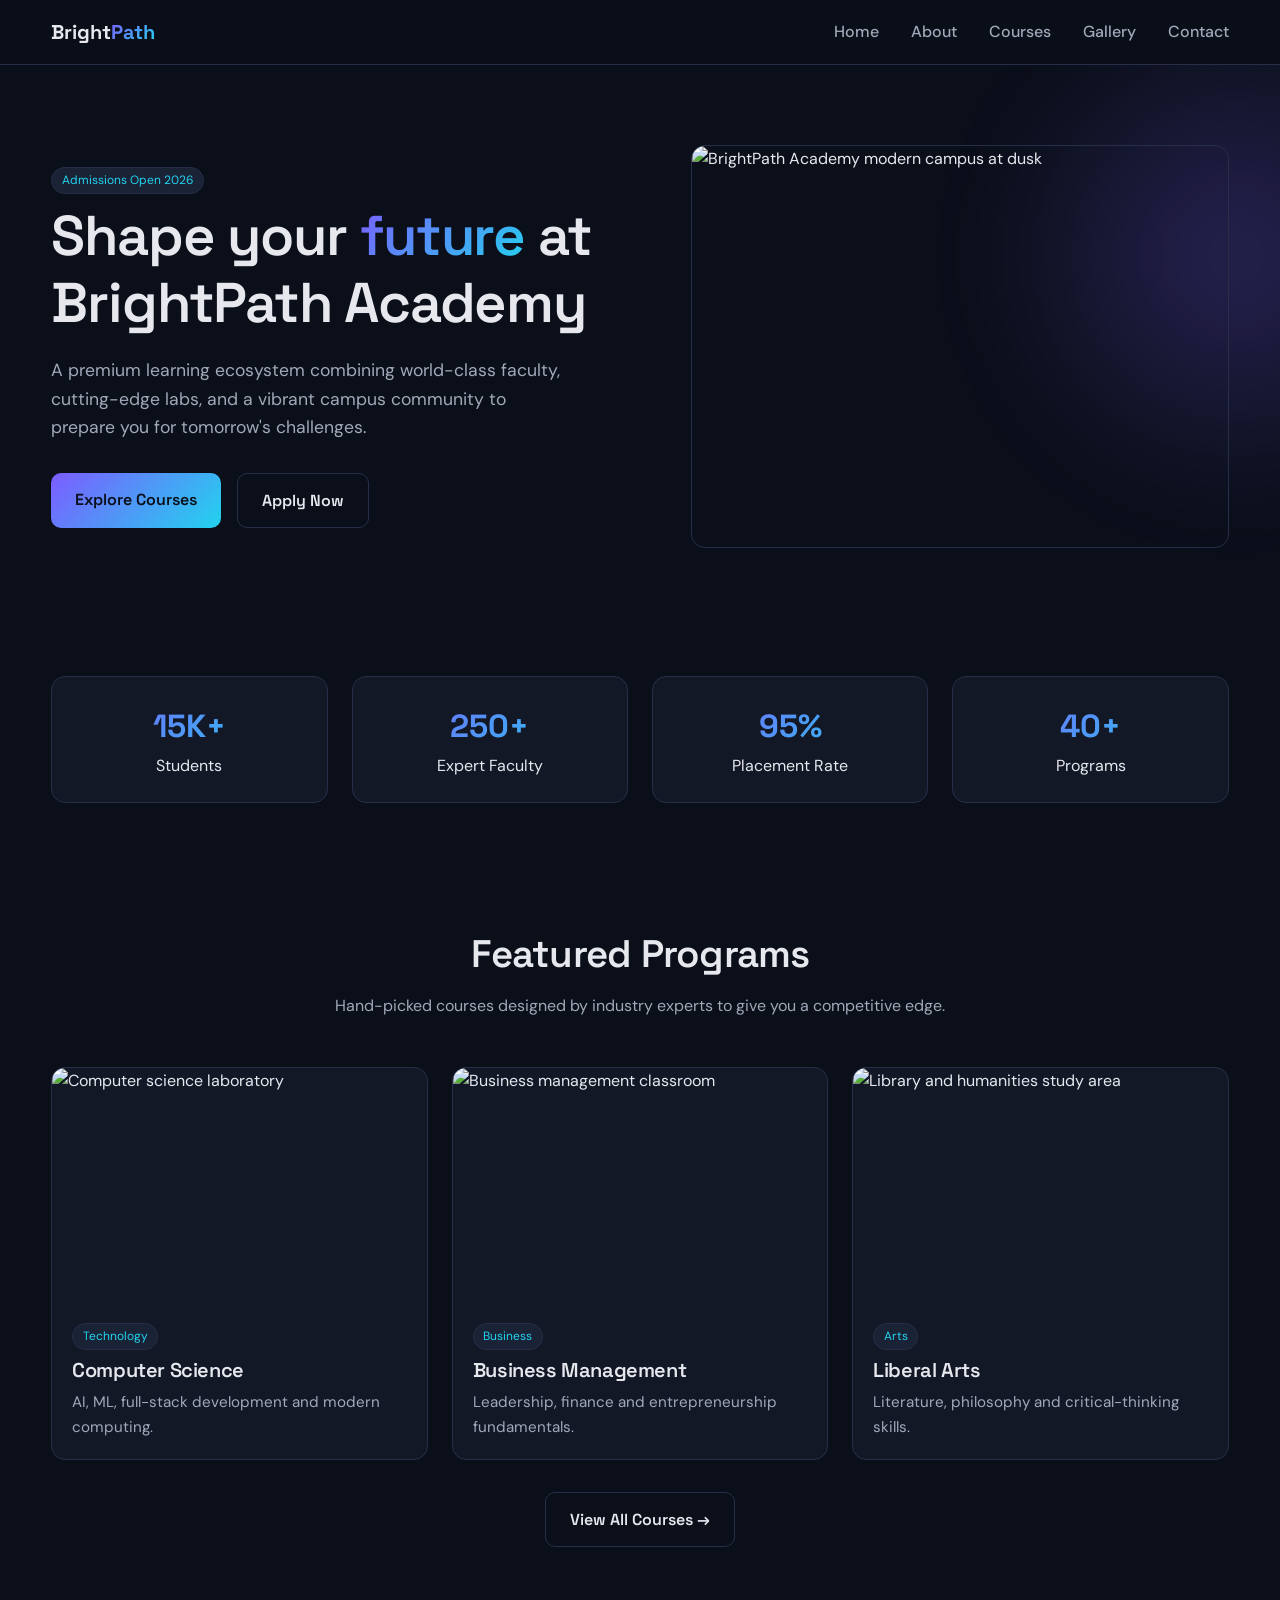
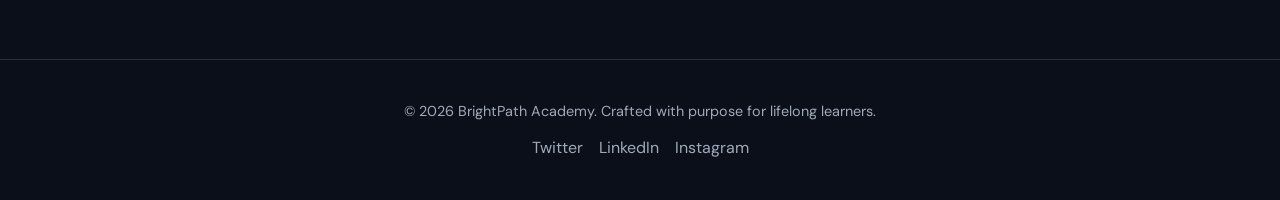
==== index.html @ 96d6c040 "Update image paths and navigation links in index.html" ====
<!DOCTYPE html>
<html lang="en">
<head>
<meta charset="UTF-8">
<meta name="viewport" content="width=device-width,initial-scale=1">
<title>BrightPath Academy — Premium Education for Future Leaders</title>
<meta name="description" content="BrightPath Academy offers world-class courses in science, technology, arts and humanities with expert faculty, modern campus and proven results.">
<meta name="keywords" content="BrightPath Academy, education, online courses, school, college, learning">
<link rel="canonical" href="https://brightpath-academy.netlify.app/">
<meta property="og:title" content="BrightPath Academy — Premium Education">
<meta property="og:description" content="World-class courses, expert faculty, modern campus.">
<meta property="og:image" content="assets/hero-campus.jpg">
<meta property="og:type" content="website">
<meta name="twitter:card" content="summary_large_image">
<link rel="icon" type="image/svg+xml" href="data:image/svg+xml,<svg xmlns='http://www.w3.org/2000/svg' viewBox='0 0 32 32'><text y='26' font-size='28'>🎓</text></svg>">
<link rel="stylesheet" href="styles.css">
<script type="application/ld+json">
{"@context":"https://schema.org","@type":"EducationalOrganization","name":"BrightPath Academy","url":"https://brightpath-academy.netlify.app/","logo":"assets/hero-campus.jpg","description":"Premium education institution offering diverse courses."}
</script>
</head>
<body>
<header class="nav"><div class="container nav-inner">
  <a href="index.html" class="logo">Bright<span>Path</span></a>
  <button class="menu-btn" aria-label="Menu">☰</button>
  <ul class="nav-links">
    <li><a href="index.html">Home</a></li>
    <li><a href="about.html">About</a></li>
    <li><a href="courses.html">Courses</a></li>
    <li><a href="gallery.html">Gallery</a></li>
    <li><a href="contact.html">Contact</a></li>
  </ul>
</div></header>
<main>
<section class="hero"><div class="container hero-grid">
  <div>
    <span class="tag">Admissions Open 2026</span>
    <h1>Shape your <span class="gradient-text">future</span> at BrightPath Academy</h1>
    <p>A premium learning ecosystem combining world-class faculty, cutting-edge labs, and a vibrant campus community to prepare you for tomorrow's challenges.</p>
    <div class="hero-actions">
      <a href="courses.html" class="btn btn-primary">Explore Courses</a>
      <a href="contact.html" class="btn btn-outline">Apply Now</a>
    </div>
  </div>
  <div class="hero-img"><img src="assets/hero-campus.jpg" alt="BrightPath Academy modern campus at dusk" loading="eager"></div>
</div></section>
<section><div class="container">
  <div class="stats">
    <div class="stat"><strong>15K+</strong>Students</div>
    <div class="stat"><strong>250+</strong>Expert Faculty</div>
    <div class="stat"><strong>95%</strong>Placement Rate</div>
    <div class="stat"><strong>40+</strong>Programs</div>
  </div>
</div></section>
<section><div class="container">
  <div class="section-head">
    <h2>Featured Programs</h2>
    <p>Hand-picked courses designed by industry experts to give you a competitive edge.</p>
  </div>
  <div class="cards">
    <article class="card"><img src="assets/lab.jpg" alt="Computer science laboratory"><div class="card-body"><span class="tag">Technology</span><h3>Computer Science</h3><p>AI, ML, full-stack development and modern computing.</p></div></article>
    <article class="card"><img src="assets/classroom.jpg" alt="Business management classroom"><div class="card-body"><span class="tag">Business</span><h3>Business Management</h3><p>Leadership, finance and entrepreneurship fundamentals.</p></div></article>
    <article class="card"><img src="assets/library.jpg" alt="Library and humanities study area"><div class="card-body"><span class="tag">Arts</span><h3>Liberal Arts</h3><p>Literature, philosophy and critical-thinking skills.</p></div></article>
  </div>
  <p style="text-align:center;margin-top:2rem"><a href="courses.html" class="btn btn-outline">View All Courses →</a></p>
</div></section>
</main>
<footer><div class="container">
  <p>© 2026 BrightPath Academy. Crafted with purpose for lifelong learners.</p>
  <div class="social"><a href="#">Twitter</a><a href="#">LinkedIn</a><a href="#">Instagram</a></div>
</div></footer>
<script src="script.js"></script>
</body>
</html>
---- styles.css ----
/* BrightPath Academy — Dark Premium */
@import url('https://fonts.googleapis.com/css2?family=Space+Grotesk:wght@400;500;600;700&family=DM+Sans:wght@400;500;600&display=swap');

*,*::before,*::after{box-sizing:border-box;margin:0;padding:0}
:root{
  --bg:#0b0f1a;--surface:#121826;--surface-2:#1a2236;--border:#262f47;
  --text:#e6e8ee;--muted:#a1a8b8;
  --primary:#7c5cff;--primary-2:#22d3ee;
  --accent:linear-gradient(135deg,#7c5cff 0%,#22d3ee 100%);
  --radius:14px;
}
html{scroll-behavior:smooth}
body{font-family:'DM Sans',system-ui,sans-serif;background:var(--bg);color:var(--text);line-height:1.6;min-height:100vh}
h1,h2,h3,h4{font-family:'Space Grotesk',sans-serif;font-weight:600;line-height:1.2;letter-spacing:-0.02em}
h1{font-size:clamp(2rem,5vw,3.5rem)}
h2{font-size:clamp(1.6rem,3.5vw,2.4rem);margin-bottom:1rem}
h3{font-size:1.25rem;margin-bottom:.5rem}
p{color:var(--muted)}
a{color:inherit;text-decoration:none}
img{max-width:100%;height:auto;display:block}
.container{width:min(1200px,92%);margin-inline:auto}
.gradient-text{background:var(--accent);-webkit-background-clip:text;background-clip:text;color:transparent}

/* Nav */
.nav{position:sticky;top:0;z-index:50;background:rgba(11,15,26,.85);backdrop-filter:blur(12px);border-bottom:1px solid var(--border)}
.nav-inner{display:flex;align-items:center;justify-content:space-between;padding:1rem 0}
.logo{font-family:'Space Grotesk',sans-serif;font-weight:700;font-size:1.25rem}
.logo span{background:var(--accent);-webkit-background-clip:text;background-clip:text;color:transparent}
.nav-links{display:flex;gap:2rem;list-style:none}
.nav-links a{color:var(--muted);font-weight:500;transition:color .2s}
.nav-links a:hover,.nav-links a.active{color:var(--text)}
.menu-btn{display:none;background:none;border:1px solid var(--border);color:var(--text);padding:.5rem .75rem;border-radius:8px;cursor:pointer;font-size:1.2rem}

/* Buttons */
.btn{display:inline-block;padding:.85rem 1.5rem;border-radius:10px;font-weight:600;font-family:'Space Grotesk',sans-serif;cursor:pointer;border:none;transition:transform .2s,box-shadow .2s}
.btn-primary{background:var(--accent);color:#0b0f1a}
.btn-primary:hover{transform:translateY(-2px);box-shadow:0 10px 30px rgba(124,92,255,.4)}
.btn-outline{background:transparent;border:1px solid var(--border);color:var(--text)}
.btn-outline:hover{border-color:var(--primary)}

/* Hero */
.hero{position:relative;padding:5rem 0 4rem;overflow:hidden}
.hero-grid{display:grid;grid-template-columns:1.1fr 1fr;gap:3rem;align-items:center}
.hero h1{margin-bottom:1.25rem}
.hero p{font-size:1.1rem;margin-bottom:2rem;max-width:520px}
.hero-actions{display:flex;gap:1rem;flex-wrap:wrap}
.hero-img{border-radius:var(--radius);overflow:hidden;border:1px solid var(--border);aspect-ratio:4/3}
.hero-img img{width:100%;height:100%;object-fit:cover}
.hero::before{content:"";position:absolute;inset:-20% -20% auto auto;width:600px;height:600px;background:radial-gradient(circle,rgba(124,92,255,.25),transparent 60%);filter:blur(40px);z-index:-1}

/* Sections */
section{padding:4rem 0}
.section-head{text-align:center;margin-bottom:3rem}
.section-head p{max-width:620px;margin-inline:auto;margin-top:.5rem}

/* Stats */
.stats{display:grid;grid-template-columns:repeat(4,1fr);gap:1.5rem}
.stat{background:var(--surface);border:1px solid var(--border);border-radius:var(--radius);padding:1.5rem;text-align:center}
.stat strong{font-family:'Space Grotesk',sans-serif;font-size:2rem;background:var(--accent);-webkit-background-clip:text;background-clip:text;color:transparent;display:block}

/* Cards */
.cards{display:grid;grid-template-columns:repeat(auto-fit,minmax(260px,1fr));gap:1.5rem}
.card{background:var(--surface);border:1px solid var(--border);border-radius:var(--radius);overflow:hidden;transition:transform .2s,border-color .2s}
.card:hover{transform:translateY(-4px);border-color:var(--primary)}
.card img{aspect-ratio:16/10;object-fit:cover;width:100%}
.card-body{padding:1.25rem}
.card-body p{margin-top:.4rem;font-size:.95rem}
.tag{display:inline-block;padding:.2rem .6rem;font-size:.75rem;background:var(--surface-2);border:1px solid var(--border);border-radius:999px;color:var(--primary-2);margin-bottom:.5rem}

/* Gallery */
.slider{position:relative;border-radius:var(--radius);overflow:hidden;border:1px solid var(--border);aspect-ratio:16/8;background:var(--surface)}
.slides{display:flex;height:100%;transition:transform .5s ease}
.slides img{width:100%;height:100%;object-fit:cover;flex-shrink:0}
.slider-btn{position:absolute;top:50%;transform:translateY(-50%);background:rgba(0,0,0,.5);color:#fff;border:none;width:44px;height:44px;border-radius:50%;cursor:pointer;font-size:1.2rem}
.slider-btn.prev{left:1rem}.slider-btn.next{right:1rem}
.grid-gallery{display:grid;grid-template-columns:repeat(auto-fit,minmax(220px,1fr));gap:1rem;margin-top:2rem}
.grid-gallery img{aspect-ratio:1;object-fit:cover;border-radius:10px;border:1px solid var(--border)}

/* FAQ */
.faq{max-width:760px;margin-inline:auto}
.faq details{background:var(--surface);border:1px solid var(--border);border-radius:10px;padding:1rem 1.25rem;margin-bottom:.75rem}
.faq summary{cursor:pointer;font-family:'Space Grotesk',sans-serif;font-weight:500;list-style:none;display:flex;justify-content:space-between;align-items:center}
.faq summary::after{content:"+";color:var(--primary-2);font-size:1.5rem}
.faq details[open] summary::after{content:"−"}
.faq p{margin-top:.75rem}

/* Form */
.form{max-width:620px;margin-inline:auto;background:var(--surface);border:1px solid var(--border);border-radius:var(--radius);padding:2rem}
.field{margin-bottom:1.1rem}
.field label{display:block;margin-bottom:.4rem;font-size:.9rem;color:var(--text);font-weight:500}
.field input,.field select,.field textarea{width:100%;padding:.75rem 1rem;background:var(--bg);border:1px solid var(--border);border-radius:8px;color:var(--text);font-family:inherit;font-size:1rem}
.field input:focus,.field select:focus,.field textarea:focus{outline:none;border-color:var(--primary)}
.field .err{color:#ff7a90;font-size:.8rem;margin-top:.3rem;min-height:1em;display:block}
.status{margin-top:1rem;padding:.85rem;border-radius:8px;display:none}
.status.ok{display:block;background:rgba(34,211,238,.1);border:1px solid var(--primary-2);color:var(--primary-2)}

/* Footer */
footer{border-top:1px solid var(--border);padding:2.5rem 0;margin-top:3rem;text-align:center}
footer p{font-size:.9rem}
footer .social{margin-top:.75rem;display:flex;gap:1rem;justify-content:center}
footer .social a{color:var(--muted)}

/* Mobile */
@media (max-width:820px){
  .nav-links{display:none;position:absolute;top:100%;left:0;right:0;background:var(--surface);flex-direction:column;padding:1rem;gap:.5rem;border-bottom:1px solid var(--border)}
  .nav-links.open{display:flex}
  .menu-btn{display:block}
  .hero{padding:3rem 0}
  .hero-grid{grid-template-columns:1fr;gap:2rem}
  .stats{grid-template-columns:repeat(2,1fr)}
  .slider{aspect-ratio:4/3}
}
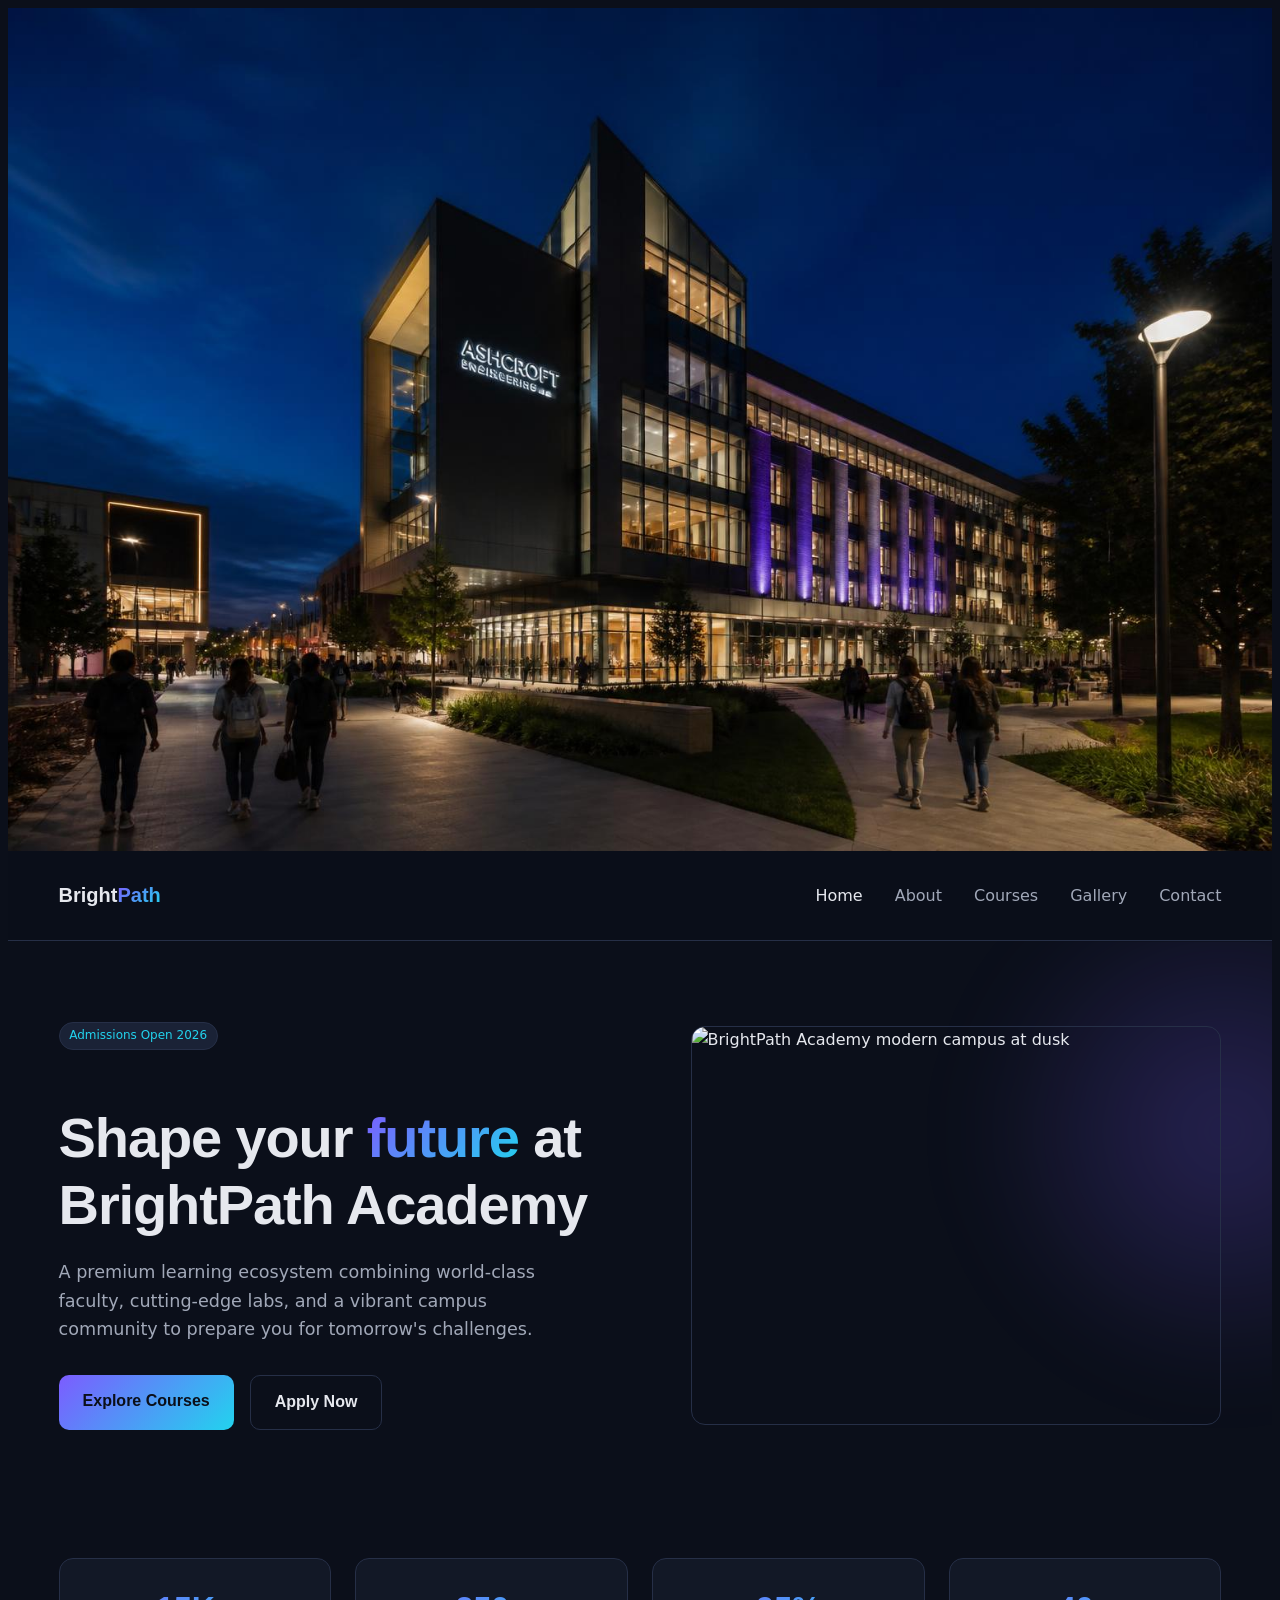
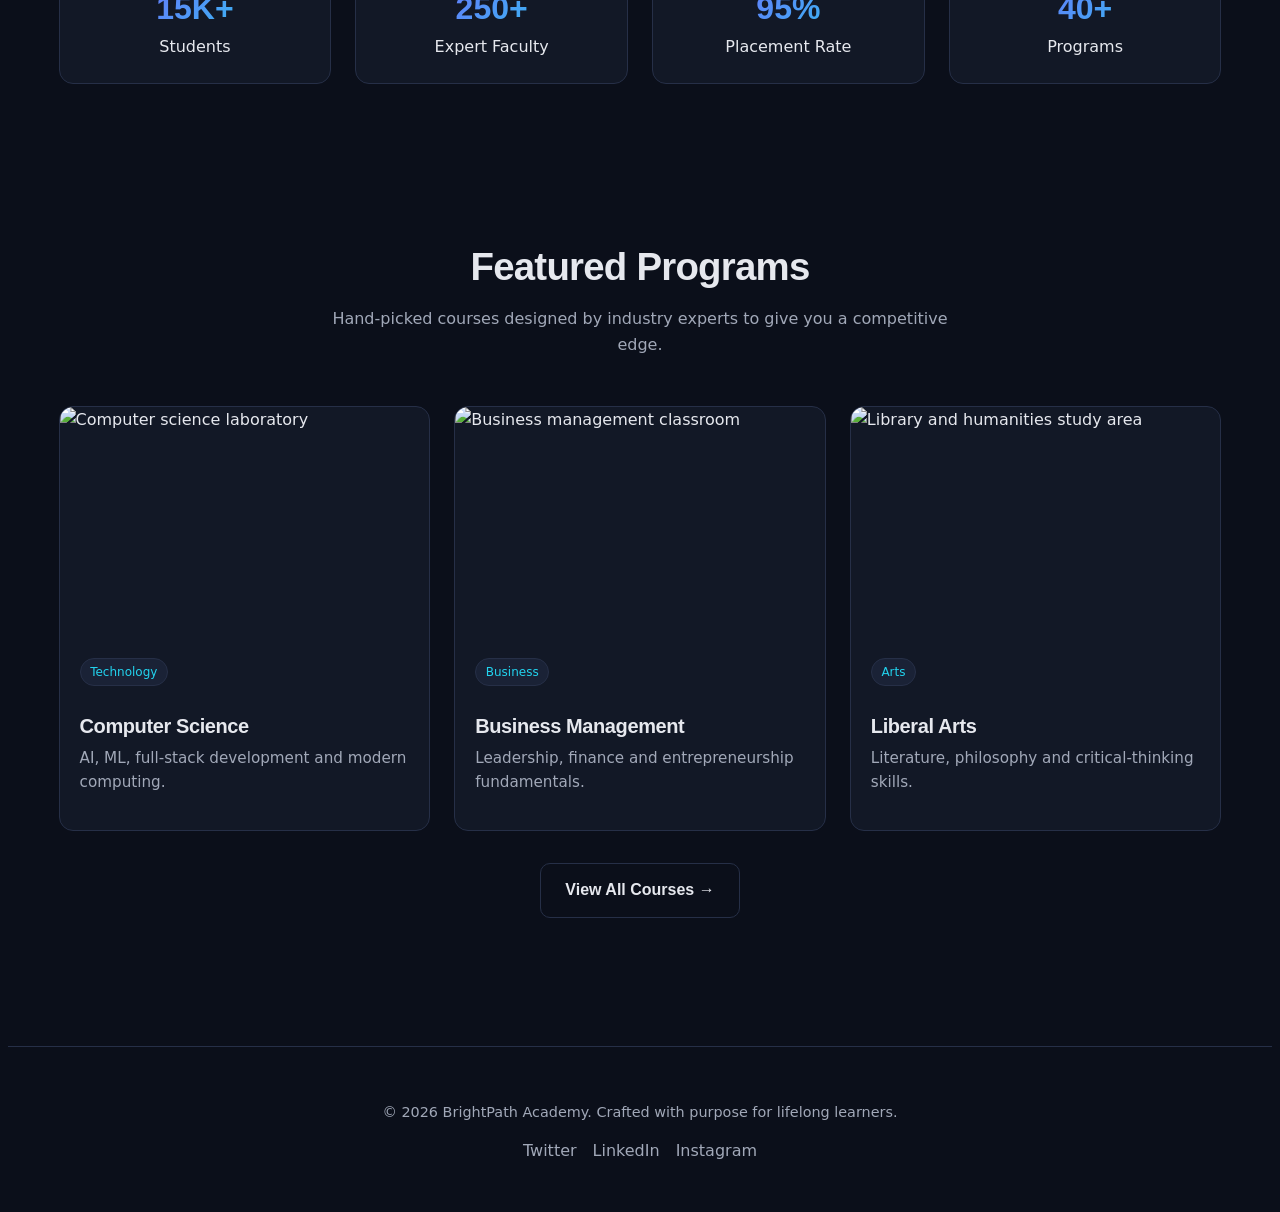
==== commit 45dad99e: "Add campus image to index.html Added an image of the school campus to the HTML." ====
--- a/index.html
+++ b/index.html
@@ -19,6 +19,8 @@
 </script>
 </head>
 <body>
+  <img src="images/hero-campus.jpg" alt="Our beautiful school campus">
+
 <header class="nav"><div class="container nav-inner">
   <a href="index.html" class="logo">Bright<span>Path</span></a>
   <button class="menu-btn" aria-label="Menu">☰</button>
--- a/styles.css
+++ b/styles.css
@@ -1,6 +1,5 @@
-/* BrightPath Academy — Dark Premium */
+* BrightPath Academy — Dark Premium */
 @import url('https://fonts.googleapis.com/css2?family=Space+Grotesk:wght@400;500;600;700&family=DM+Sans:wght@400;500;600&display=swap');
-
 *,*::before,*::after{box-sizing:border-box;margin:0;padding:0}
 :root{
   --bg:#0b0f1a;--surface:#121826;--surface-2:#1a2236;--border:#262f47;
@@ -20,7 +19,6 @@
 img{max-width:100%;height:auto;display:block}
 .container{width:min(1200px,92%);margin-inline:auto}
 .gradient-text{background:var(--accent);-webkit-background-clip:text;background-clip:text;color:transparent}
-
 /* Nav */
 .nav{position:sticky;top:0;z-index:50;background:rgba(11,15,26,.85);backdrop-filter:blur(12px);border-bottom:1px solid var(--border)}
 .nav-inner{display:flex;align-items:center;justify-content:space-between;padding:1rem 0}
@@ -30,14 +28,12 @@
 .nav-links a{color:var(--muted);font-weight:500;transition:color .2s}
 .nav-links a:hover,.nav-links a.active{color:var(--text)}
 .menu-btn{display:none;background:none;border:1px solid var(--border);color:var(--text);padding:.5rem .75rem;border-radius:8px;cursor:pointer;font-size:1.2rem}
-
 /* Buttons */
 .btn{display:inline-block;padding:.85rem 1.5rem;border-radius:10px;font-weight:600;font-family:'Space Grotesk',sans-serif;cursor:pointer;border:none;transition:transform .2s,box-shadow .2s}
 .btn-primary{background:var(--accent);color:#0b0f1a}
 .btn-primary:hover{transform:translateY(-2px);box-shadow:0 10px 30px rgba(124,92,255,.4)}
 .btn-outline{background:transparent;border:1px solid var(--border);color:var(--text)}
 .btn-outline:hover{border-color:var(--primary)}
-
 /* Hero */
 .hero{position:relative;padding:5rem 0 4rem;overflow:hidden}
 .hero-grid{display:grid;grid-template-columns:1.1fr 1fr;gap:3rem;align-items:center}
@@ -47,17 +43,14 @@
 .hero-img{border-radius:var(--radius);overflow:hidden;border:1px solid var(--border);aspect-ratio:4/3}
 .hero-img img{width:100%;height:100%;object-fit:cover}
 .hero::before{content:"";position:absolute;inset:-20% -20% auto auto;width:600px;height:600px;background:radial-gradient(circle,rgba(124,92,255,.25),transparent 60%);filter:blur(40px);z-index:-1}
-
 /* Sections */
 section{padding:4rem 0}
 .section-head{text-align:center;margin-bottom:3rem}
 .section-head p{max-width:620px;margin-inline:auto;margin-top:.5rem}
-
 /* Stats */
 .stats{display:grid;grid-template-columns:repeat(4,1fr);gap:1.5rem}
 .stat{background:var(--surface);border:1px solid var(--border);border-radius:var(--radius);padding:1.5rem;text-align:center}
 .stat strong{font-family:'Space Grotesk',sans-serif;font-size:2rem;background:var(--accent);-webkit-background-clip:text;background-clip:text;color:transparent;display:block}
-
 /* Cards */
 .cards{display:grid;grid-template-columns:repeat(auto-fit,minmax(260px,1fr));gap:1.5rem}
 .card{background:var(--surface);border:1px solid var(--border);border-radius:var(--radius);overflow:hidden;transition:transform .2s,border-color .2s}
@@ -66,7 +59,6 @@
 .card-body{padding:1.25rem}
 .card-body p{margin-top:.4rem;font-size:.95rem}
 .tag{display:inline-block;padding:.2rem .6rem;font-size:.75rem;background:var(--surface-2);border:1px solid var(--border);border-radius:999px;color:var(--primary-2);margin-bottom:.5rem}
-
 /* Gallery */
 .slider{position:relative;border-radius:var(--radius);overflow:hidden;border:1px solid var(--border);aspect-ratio:16/8;background:var(--surface)}
 .slides{display:flex;height:100%;transition:transform .5s ease}
@@ -75,7 +67,6 @@
 .slider-btn.prev{left:1rem}.slider-btn.next{right:1rem}
 .grid-gallery{display:grid;grid-template-columns:repeat(auto-fit,minmax(220px,1fr));gap:1rem;margin-top:2rem}
 .grid-gallery img{aspect-ratio:1;object-fit:cover;border-radius:10px;border:1px solid var(--border)}
-
 /* FAQ */
 .faq{max-width:760px;margin-inline:auto}
 .faq details{background:var(--surface);border:1px solid var(--border);border-radius:10px;padding:1rem 1.25rem;margin-bottom:.75rem}
@@ -83,7 +74,6 @@
 .faq summary::after{content:"+";color:var(--primary-2);font-size:1.5rem}
 .faq details[open] summary::after{content:"−"}
 .faq p{margin-top:.75rem}
-
 /* Form */
 .form{max-width:620px;margin-inline:auto;background:var(--surface);border:1px solid var(--border);border-radius:var(--radius);padding:2rem}
 .field{margin-bottom:1.1rem}
@@ -93,13 +83,11 @@
 .field .err{color:#ff7a90;font-size:.8rem;margin-top:.3rem;min-height:1em;display:block}
 .status{margin-top:1rem;padding:.85rem;border-radius:8px;display:none}
 .status.ok{display:block;background:rgba(34,211,238,.1);border:1px solid var(--primary-2);color:var(--primary-2)}
-
 /* Footer */
 footer{border-top:1px solid var(--border);padding:2.5rem 0;margin-top:3rem;text-align:center}
 footer p{font-size:.9rem}
 footer .social{margin-top:.75rem;display:flex;gap:1rem;justify-content:center}
 footer .social a{color:var(--muted)}
-
 /* Mobile */
 @media (max-width:820px){
   .nav-links{display:none;position:absolute;top:100%;left:0;right:0;background:var(--surface);flex-direction:column;padding:1rem;gap:.5rem;border-bottom:1px solid var(--border)}
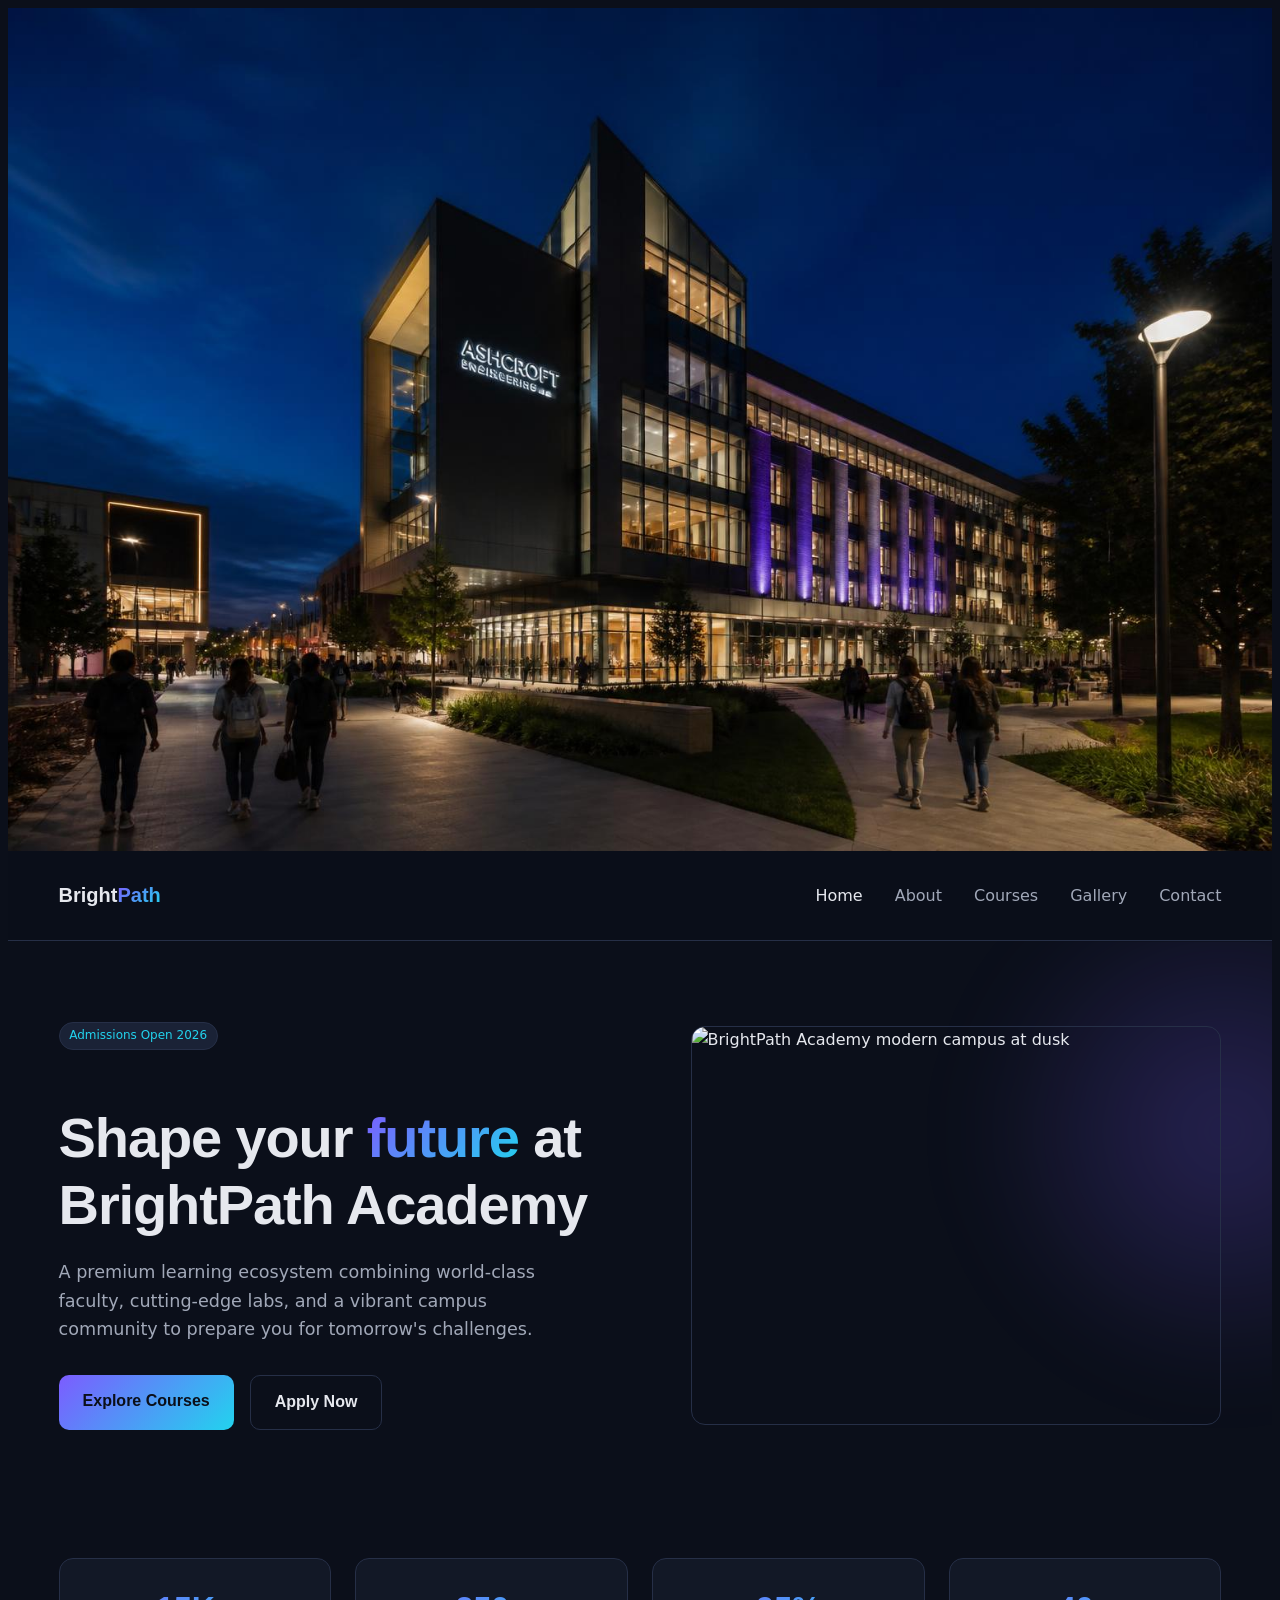
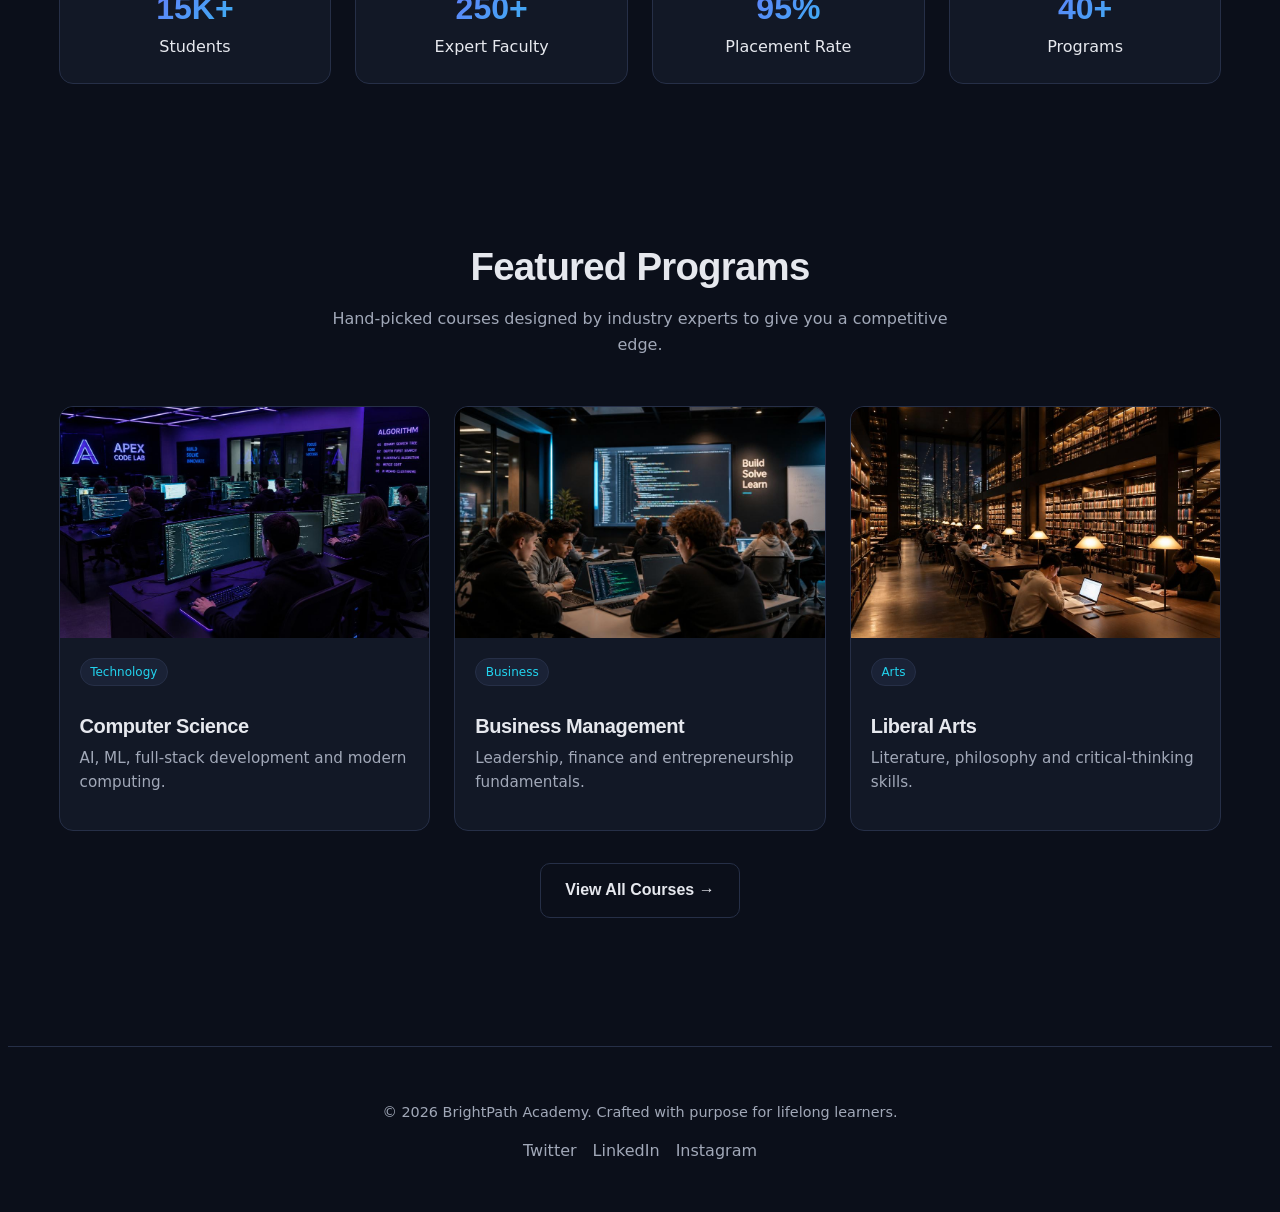
==== commit d441241f: "Update image paths in index.html" ====
--- a/index.html
+++ b/index.html
@@ -9,7 +9,7 @@
 <link rel="canonical" href="https://brightpath-academy.netlify.app/">
 <meta property="og:title" content="BrightPath Academy — Premium Education">
 <meta property="og:description" content="World-class courses, expert faculty, modern campus.">
-<meta property="og:image" content="assets/hero-campus.jpg">
+<meta property="og:image" content="images/hero-campus.jpg">
 <meta property="og:type" content="website">
 <meta name="twitter:card" content="summary_large_image">
 <link rel="icon" type="image/svg+xml" href="data:image/svg+xml,<svg xmlns='http://www.w3.org/2000/svg' viewBox='0 0 32 32'><text y='26' font-size='28'>🎓</text></svg>">
@@ -59,9 +59,9 @@
     <p>Hand-picked courses designed by industry experts to give you a competitive edge.</p>
   </div>
   <div class="cards">
-    <article class="card"><img src="assets/lab.jpg" alt="Computer science laboratory"><div class="card-body"><span class="tag">Technology</span><h3>Computer Science</h3><p>AI, ML, full-stack development and modern computing.</p></div></article>
-    <article class="card"><img src="assets/classroom.jpg" alt="Business management classroom"><div class="card-body"><span class="tag">Business</span><h3>Business Management</h3><p>Leadership, finance and entrepreneurship fundamentals.</p></div></article>
-    <article class="card"><img src="assets/library.jpg" alt="Library and humanities study area"><div class="card-body"><span class="tag">Arts</span><h3>Liberal Arts</h3><p>Literature, philosophy and critical-thinking skills.</p></div></article>
+    <article class="card"><img src="images/lab.jpg" alt="Computer science laboratory"><div class="card-body"><span class="tag">Technology</span><h3>Computer Science</h3><p>AI, ML, full-stack development and modern computing.</p></div></article>
+    <article class="card"><img src="images/classroom.jpg" alt="Business management classroom"><div class="card-body"><span class="tag">Business</span><h3>Business Management</h3><p>Leadership, finance and entrepreneurship fundamentals.</p></div></article>
+    <article class="card"><img src="images/library.jpg" alt="Library and humanities study area"><div class="card-body"><span class="tag">Arts</span><h3>Liberal Arts</h3><p>Literature, philosophy and critical-thinking skills.</p></div></article>
   </div>
   <p style="text-align:center;margin-top:2rem"><a href="courses.html" class="btn btn-outline">View All Courses →</a></p>
 </div></section>
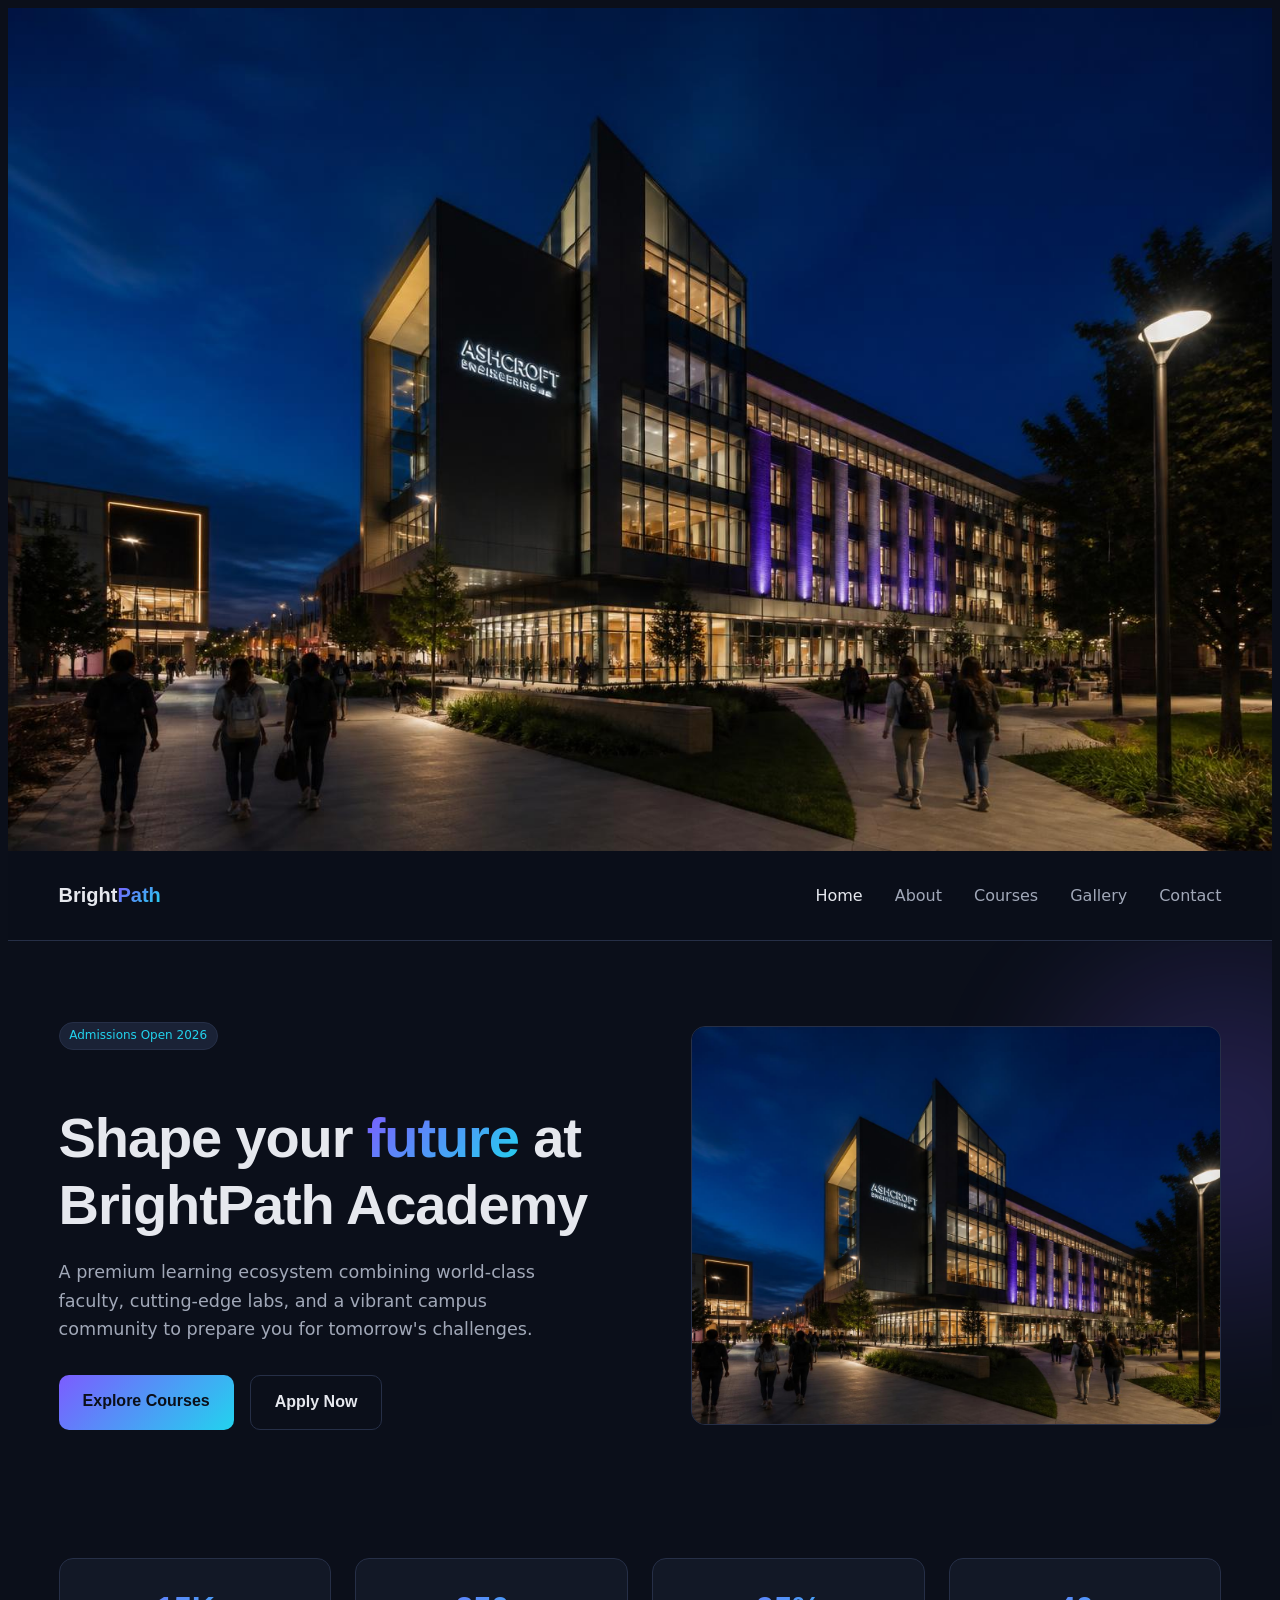
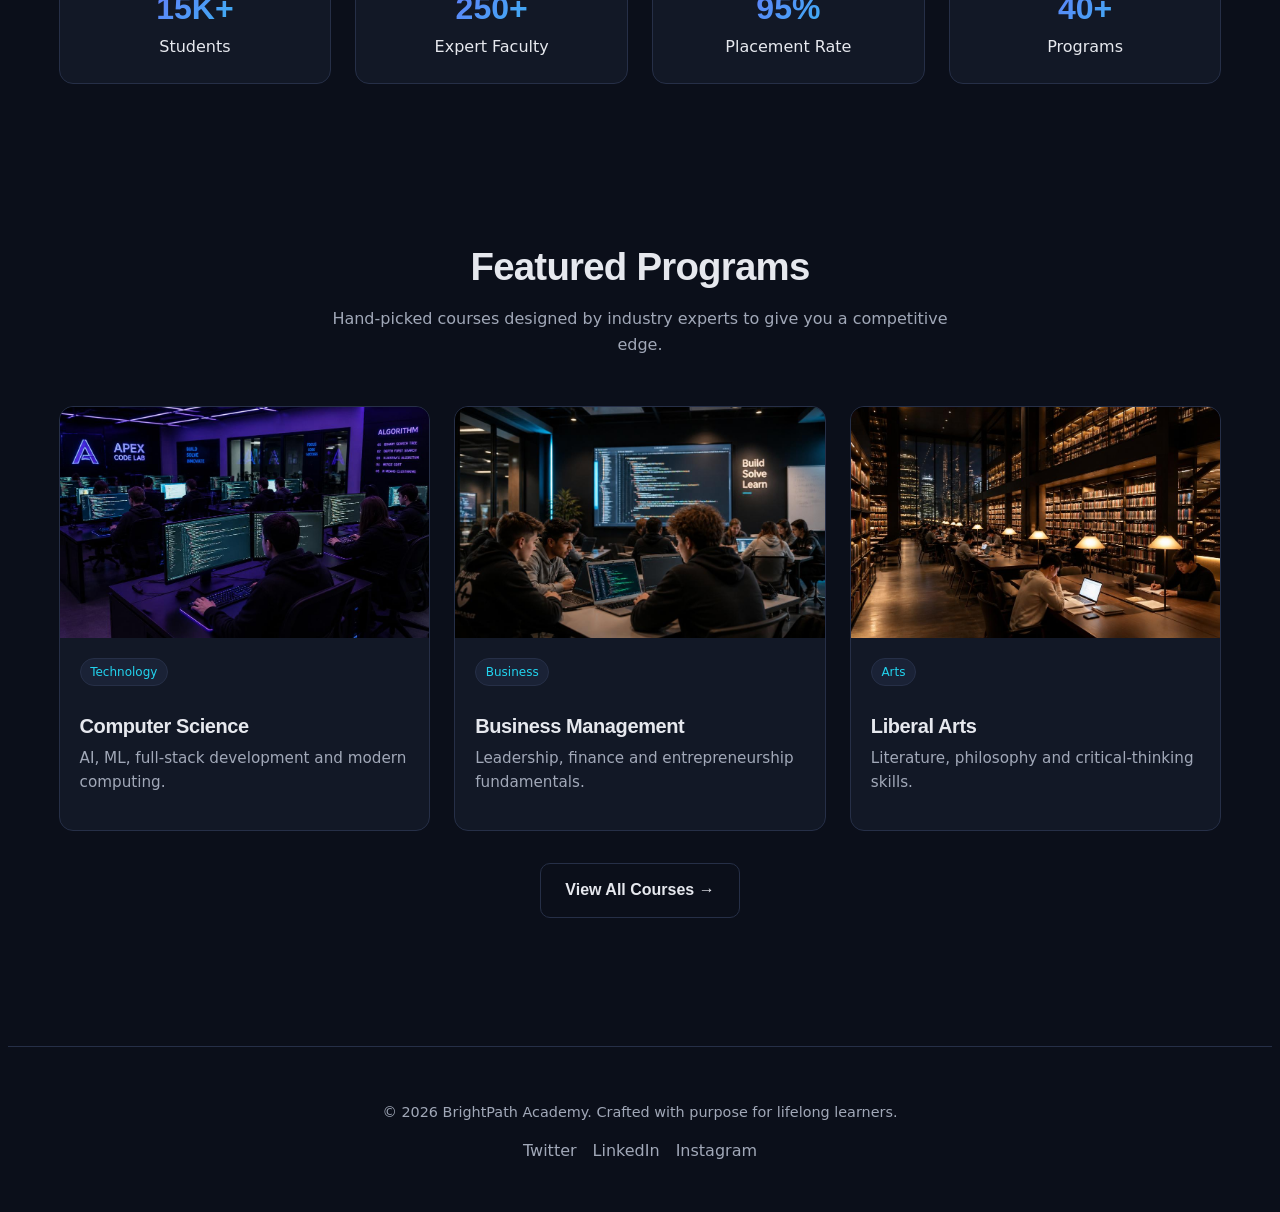
==== commit 340a25d1: "Update image source path in index.html" ====
--- a/index.html
+++ b/index.html
@@ -43,7 +43,7 @@
       <a href="contact.html" class="btn btn-outline">Apply Now</a>
     </div>
   </div>
-  <div class="hero-img"><img src="assets/hero-campus.jpg" alt="BrightPath Academy modern campus at dusk" loading="eager"></div>
+  <div class="hero-img"><img src="images/hero-campus.jpg" alt="BrightPath Academy modern campus at dusk" loading="eager"></div>
 </div></section>
 <section><div class="container">
   <div class="stats">
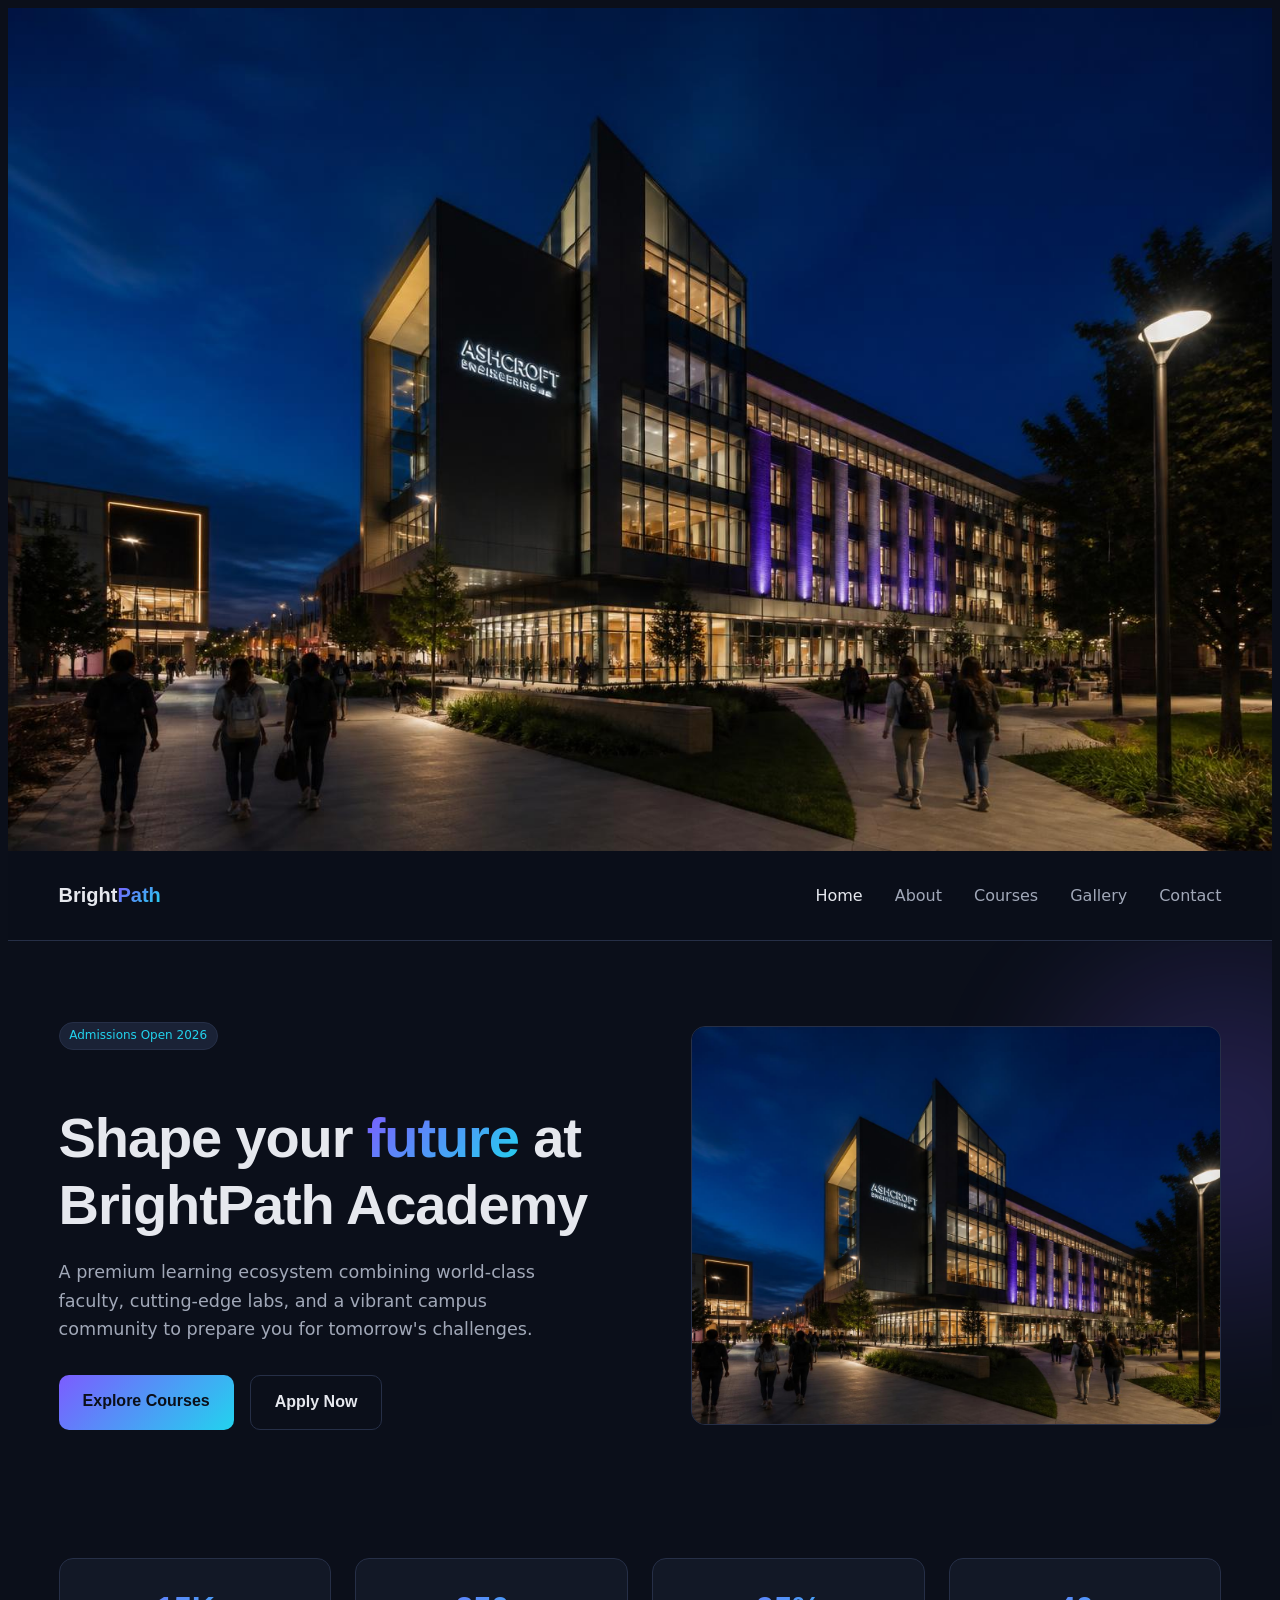
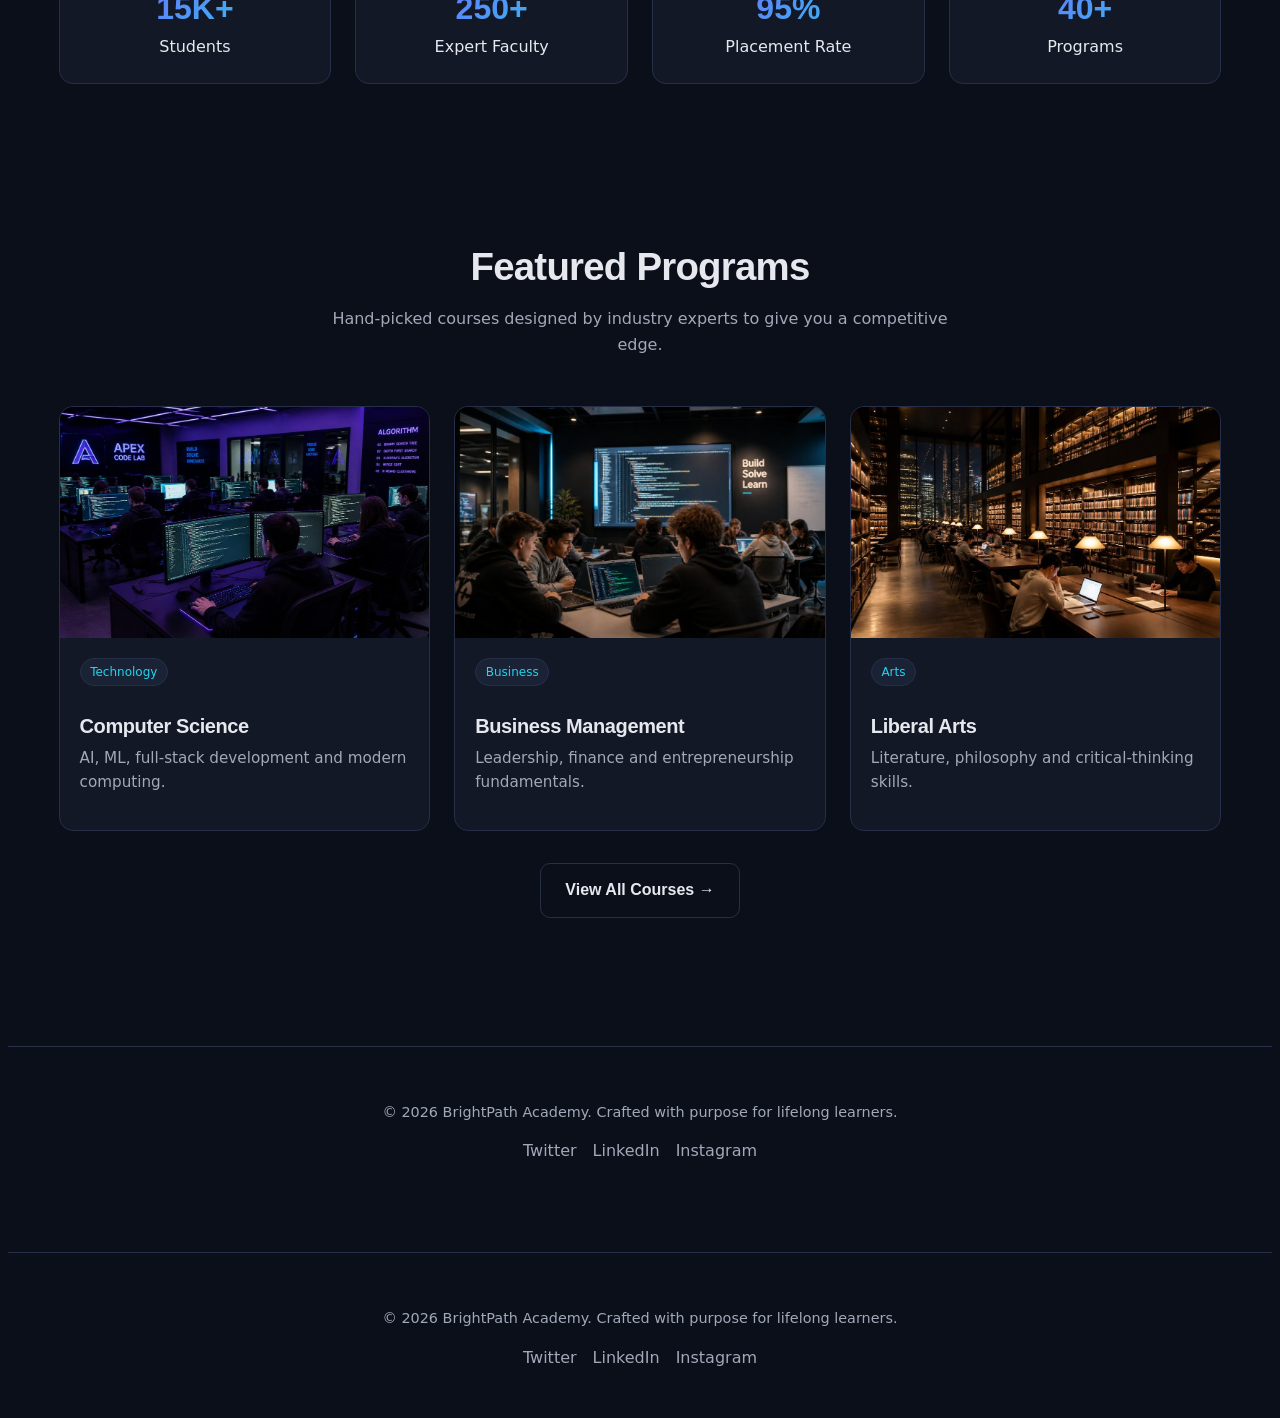
==== commit bd852acb: "Add footer and Tawk.to live chat integration Added footer with social links and Tawk.to script." ====
--- a/index.html
+++ b/index.html
@@ -72,4 +72,33 @@
 </div></footer>
 <script src="script.js"></script>
 </body>
+  <footer>
+  <div class="container">
+    <p>© 2026 BrightPath Academy. Crafted with purpose for lifelong learners.</p>
+    <div class="social">
+      <a href="#">Twitter</a>
+      <a href="#">LinkedIn</a>
+      <a href="#">Instagram</a>
+    </div>
+  </div>
+</footer>
+
+<script src="script.js"></script>
+
+<!-- Start of Tawk.to Script -->
+<script type="text/javascript">
+var Tawk_API = Tawk_API || {}, Tawk_LoadStart = new Date();
+(function() {
+    var s1 = document.createElement("script"),
+        s0 = document.getElementsByTagName("script")[0];
+    s1.async = true;
+    s1.src = "https://embed.tawk.to/6a453340b539ed1d4853c504/1jsf50e03";
+    s1.charset = "UTF-8";
+    s1.setAttribute("crossorigin", "*");
+    s0.parentNode.insertBefore(s1, s0);
+})();
+</script>
+<!-- End of Tawk.to Script -->
+
+</body>
 </html>
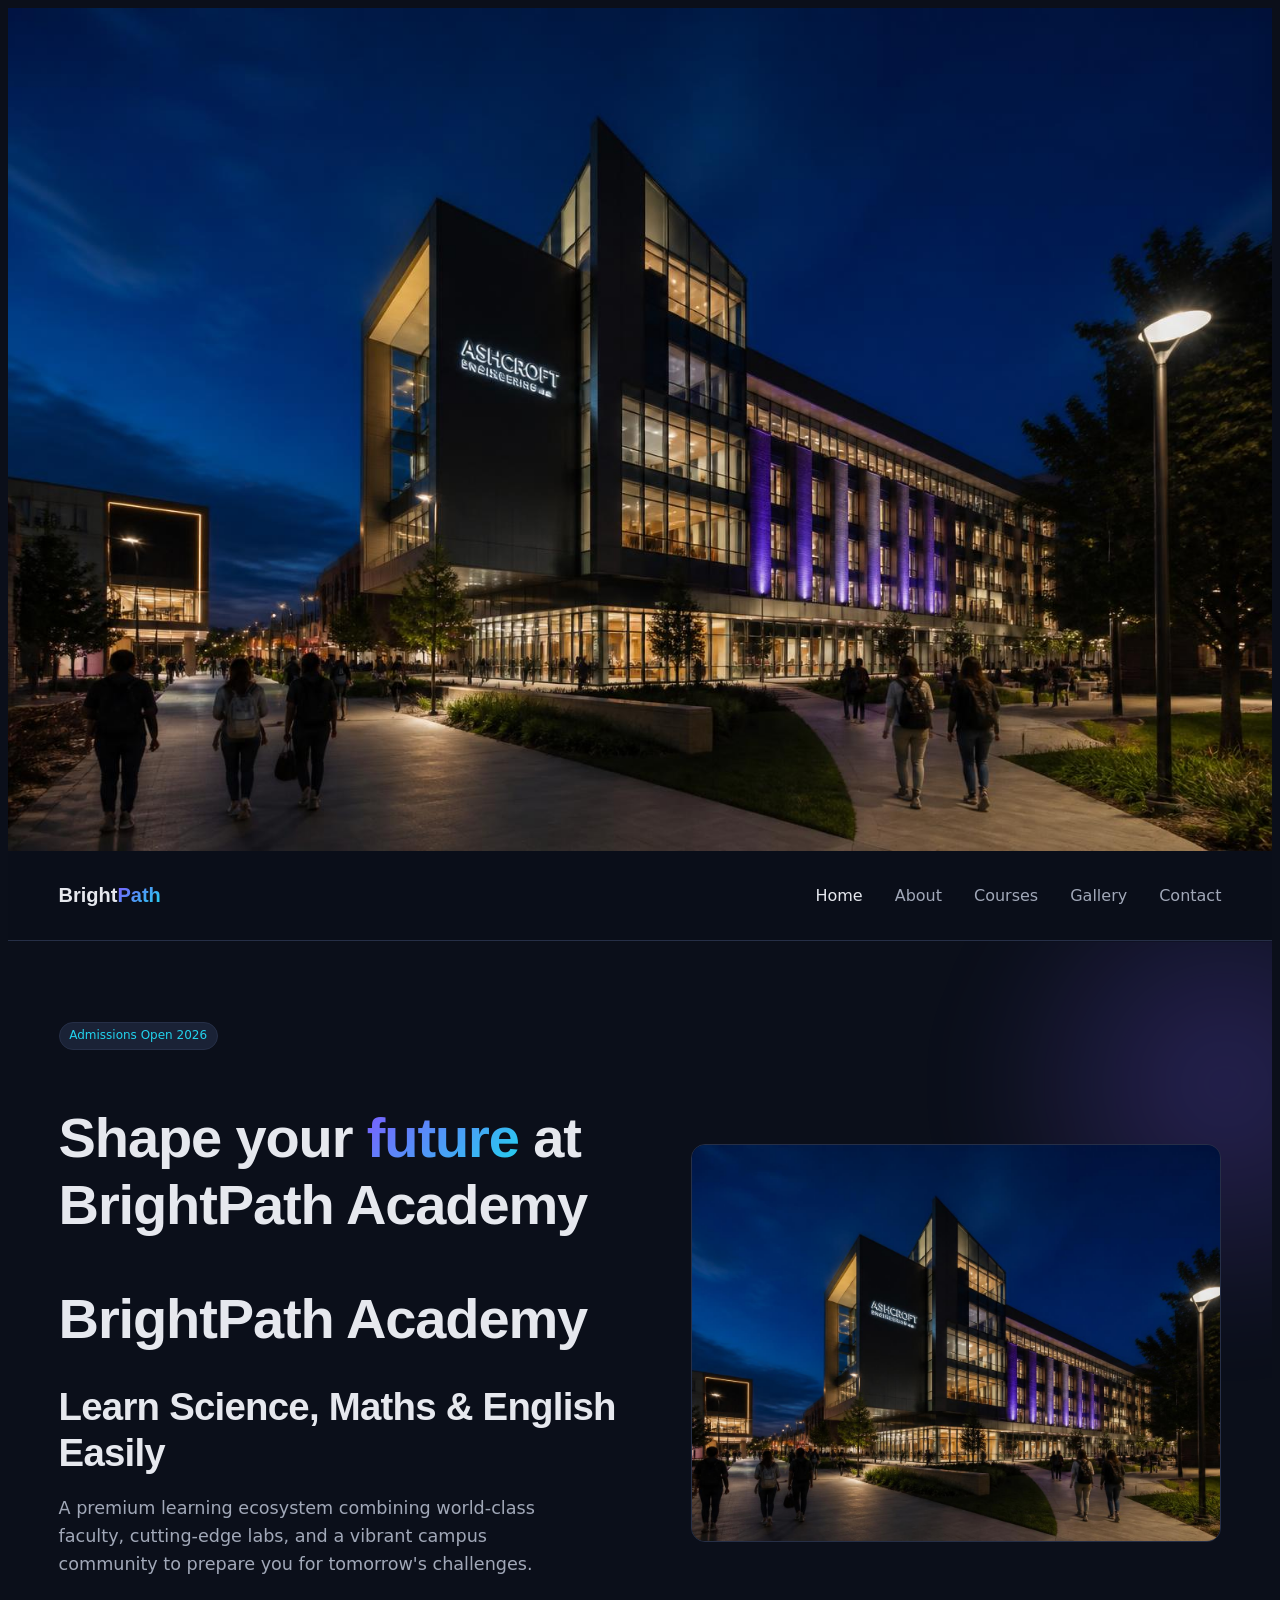
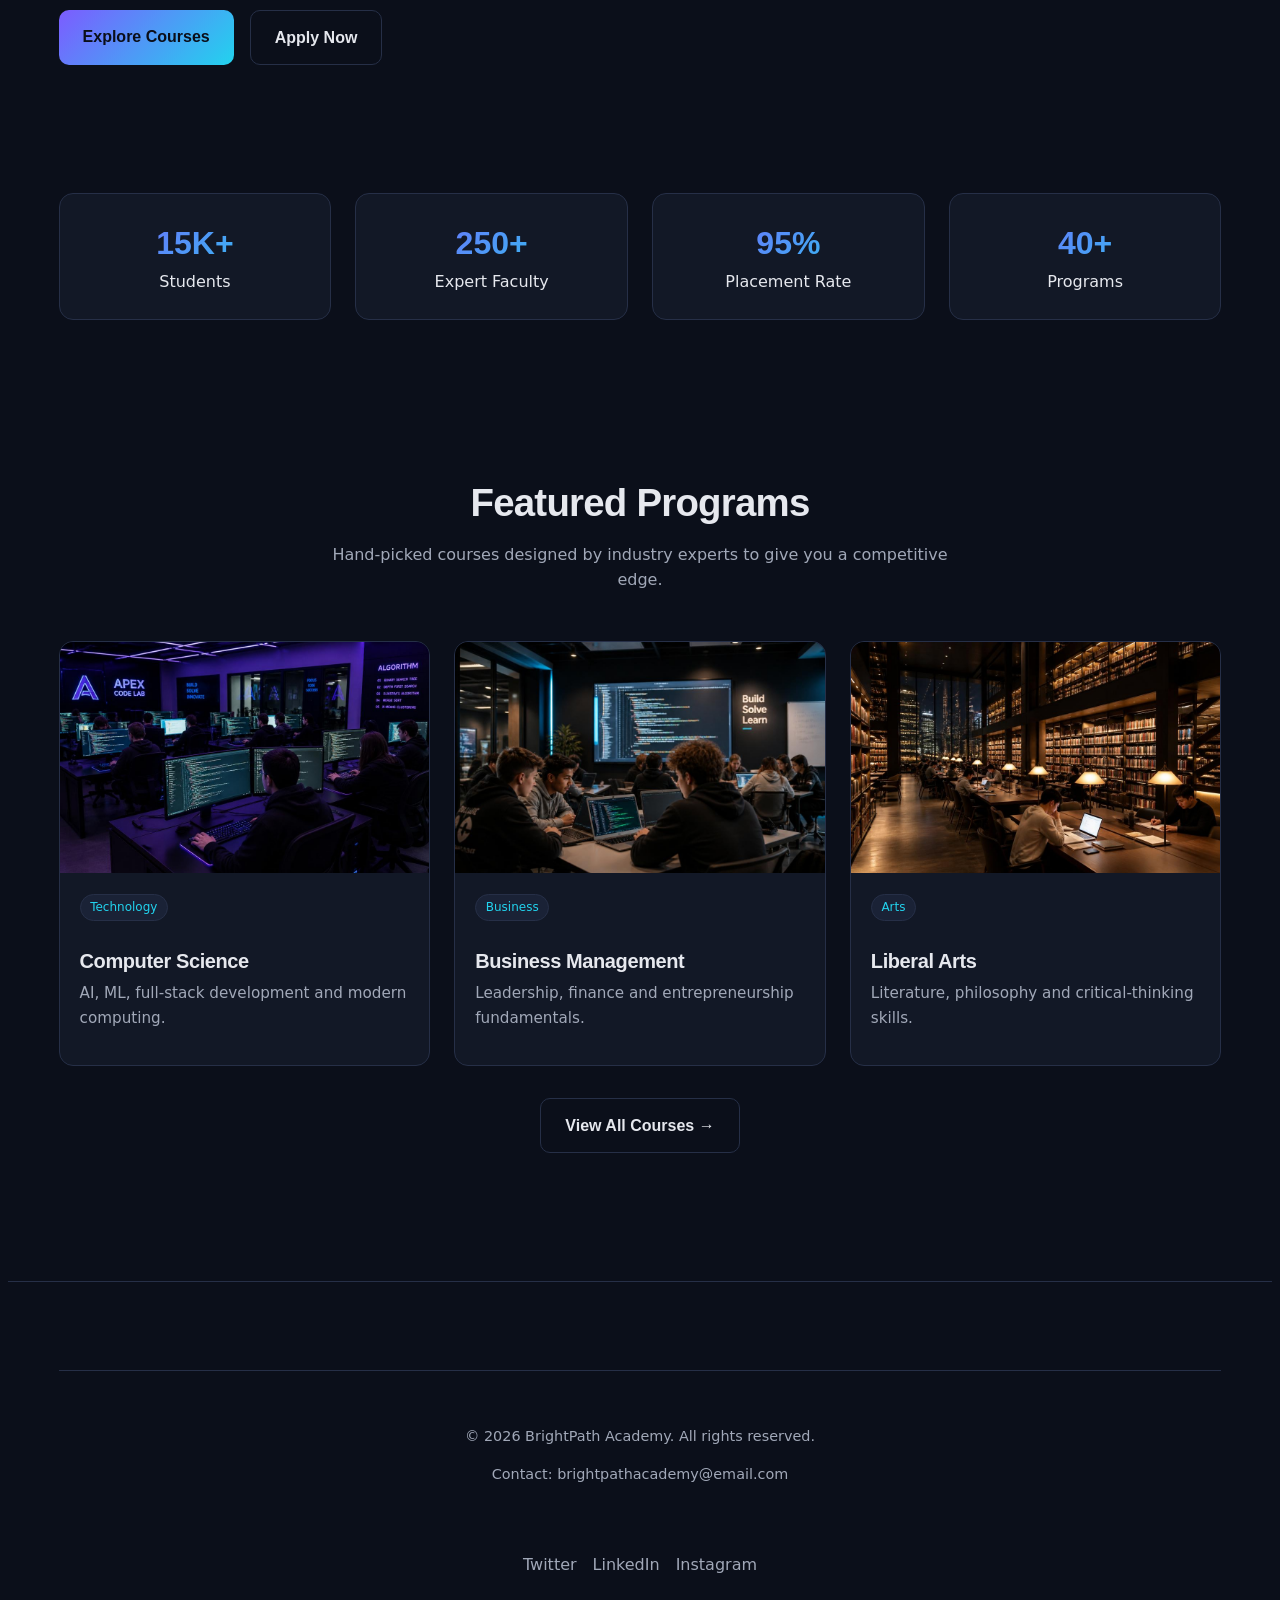
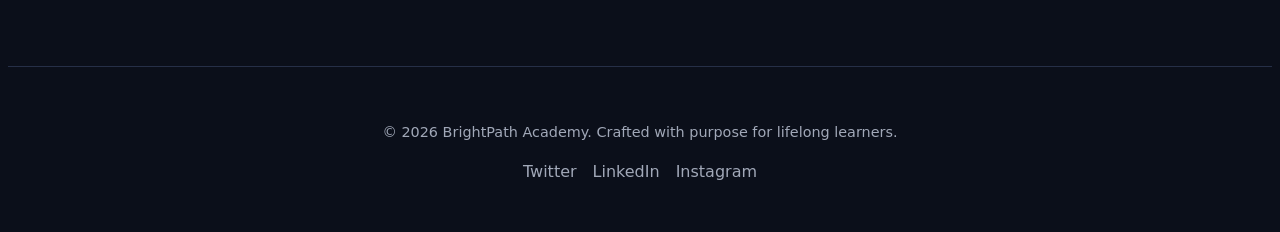
==== commit 400df248: "Enhance SEO and update footer in index.html Updated the title and meta descriptions for better SEO. " ====
--- a/index.html
+++ b/index.html
@@ -3,7 +3,8 @@
 <head>
 <meta charset="UTF-8">
 <meta name="viewport" content="width=device-width,initial-scale=1">
-<title>BrightPath Academy — Premium Education for Future Leaders</title>
+<title>BrightPath Academy | Online Learning for School Students</title>
+<meta name="description" content="BrightPath Academy offers quality online courses in Science, Maths, and English for school students. Learn with simple explanations, notes, and practice tests.">  
 <meta name="description" content="BrightPath Academy offers world-class courses in science, technology, arts and humanities with expert faculty, modern campus and proven results.">
 <meta name="keywords" content="BrightPath Academy, education, online courses, school, college, learning">
 <link rel="canonical" href="https://brightpath-academy.netlify.app/">
@@ -12,6 +13,10 @@
 <meta property="og:image" content="images/hero-campus.jpg">
 <meta property="og:type" content="website">
 <meta name="twitter:card" content="summary_large_image">
+<meta property="og:title" content="BrightPath Academy">
+<meta property="og:description" content="Learn Science, Maths & English online easily">
+<meta property="og:type" content="website">
+<meta property="og:url" content="https://brightpathacademi.netlify.app">  
 <link rel="icon" type="image/svg+xml" href="data:image/svg+xml,<svg xmlns='http://www.w3.org/2000/svg' viewBox='0 0 32 32'><text y='26' font-size='28'>🎓</text></svg>">
 <link rel="stylesheet" href="styles.css">
 <script type="application/ld+json">
@@ -37,6 +42,8 @@
   <div>
     <span class="tag">Admissions Open 2026</span>
     <h1>Shape your <span class="gradient-text">future</span> at BrightPath Academy</h1>
+    <h1>BrightPath Academy</h1>
+    <h2>Learn Science, Maths & English Easily</h2>
     <p>A premium learning ecosystem combining world-class faculty, cutting-edge labs, and a vibrant campus community to prepare you for tomorrow's challenges.</p>
     <div class="hero-actions">
       <a href="courses.html" class="btn btn-primary">Explore Courses</a>
@@ -67,7 +74,10 @@
 </div></section>
 </main>
 <footer><div class="container">
-  <p>© 2026 BrightPath Academy. Crafted with purpose for lifelong learners.</p>
+  <footer>
+  <p>© 2026 BrightPath Academy. All rights reserved.</p>
+  <p>Contact: brightpathacademy@email.com</p>
+</footer>
   <div class="social"><a href="#">Twitter</a><a href="#">LinkedIn</a><a href="#">Instagram</a></div>
 </div></footer>
 <script src="script.js"></script>
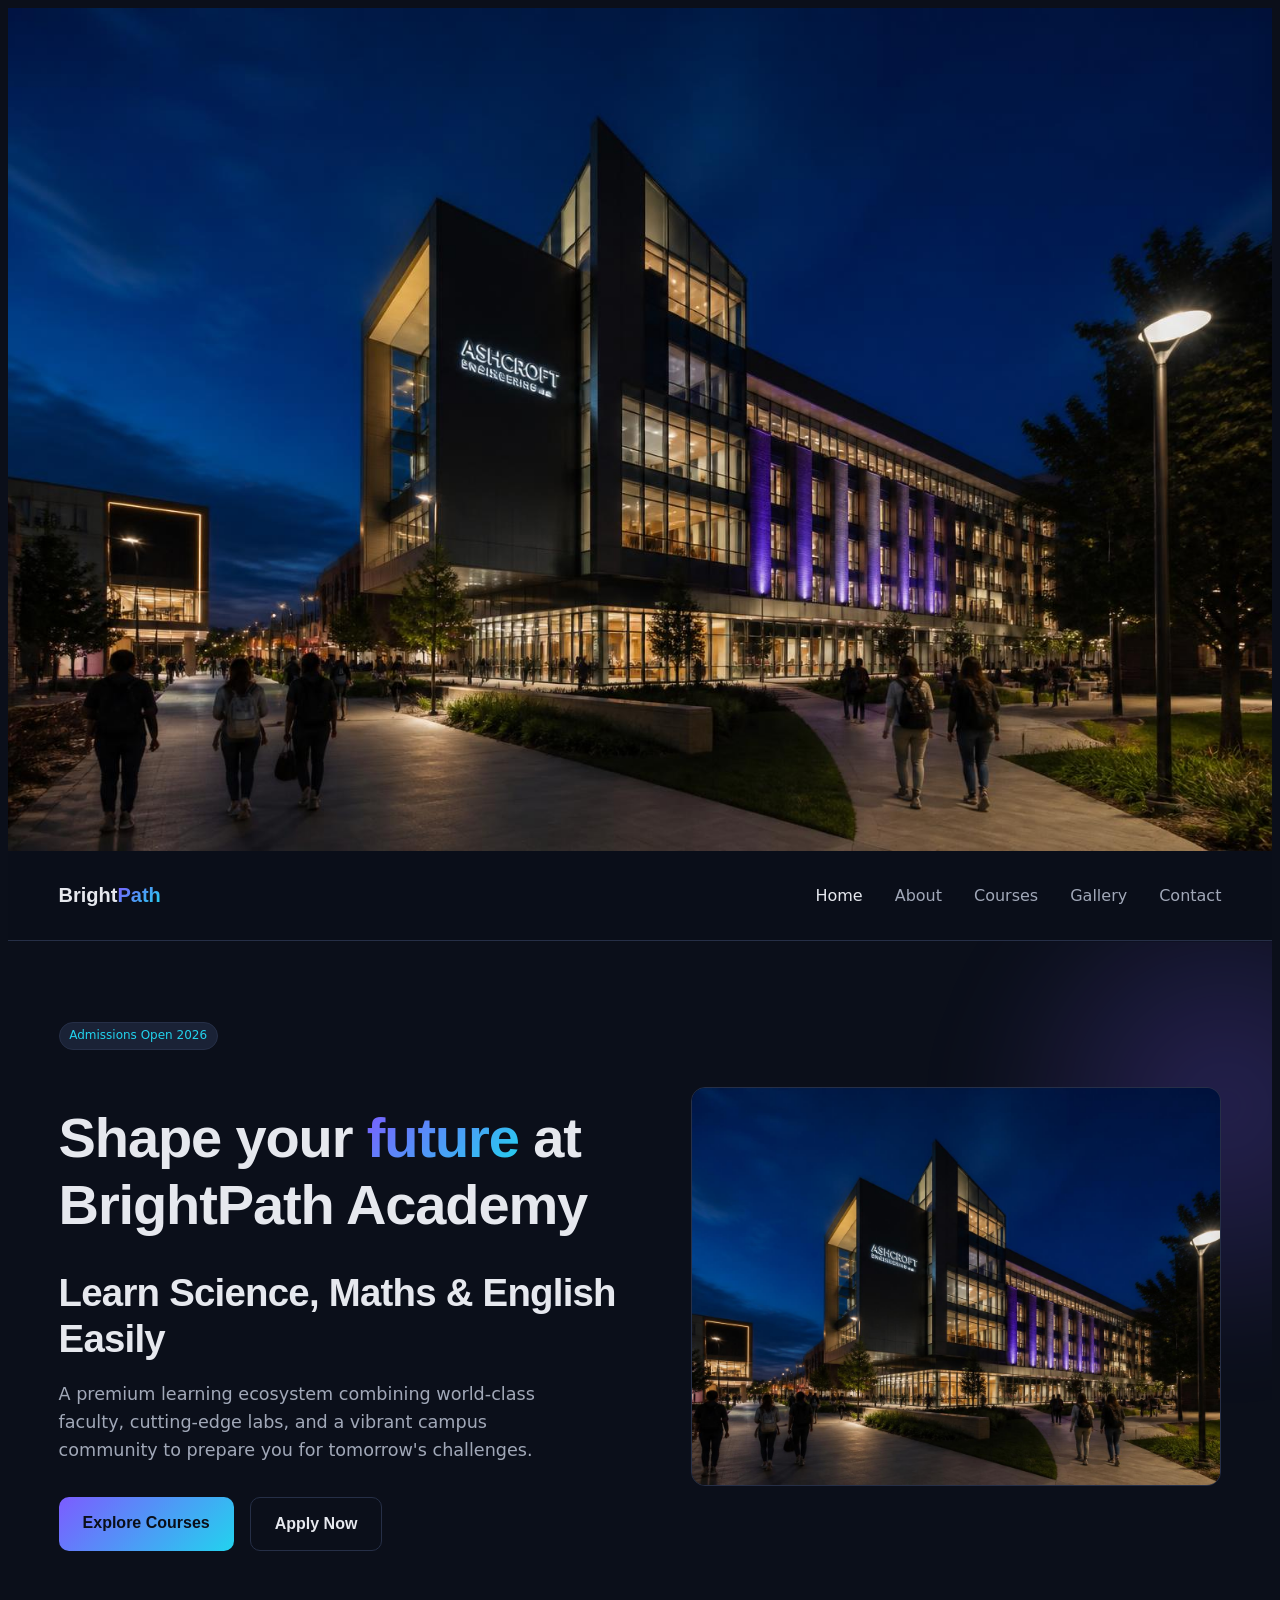
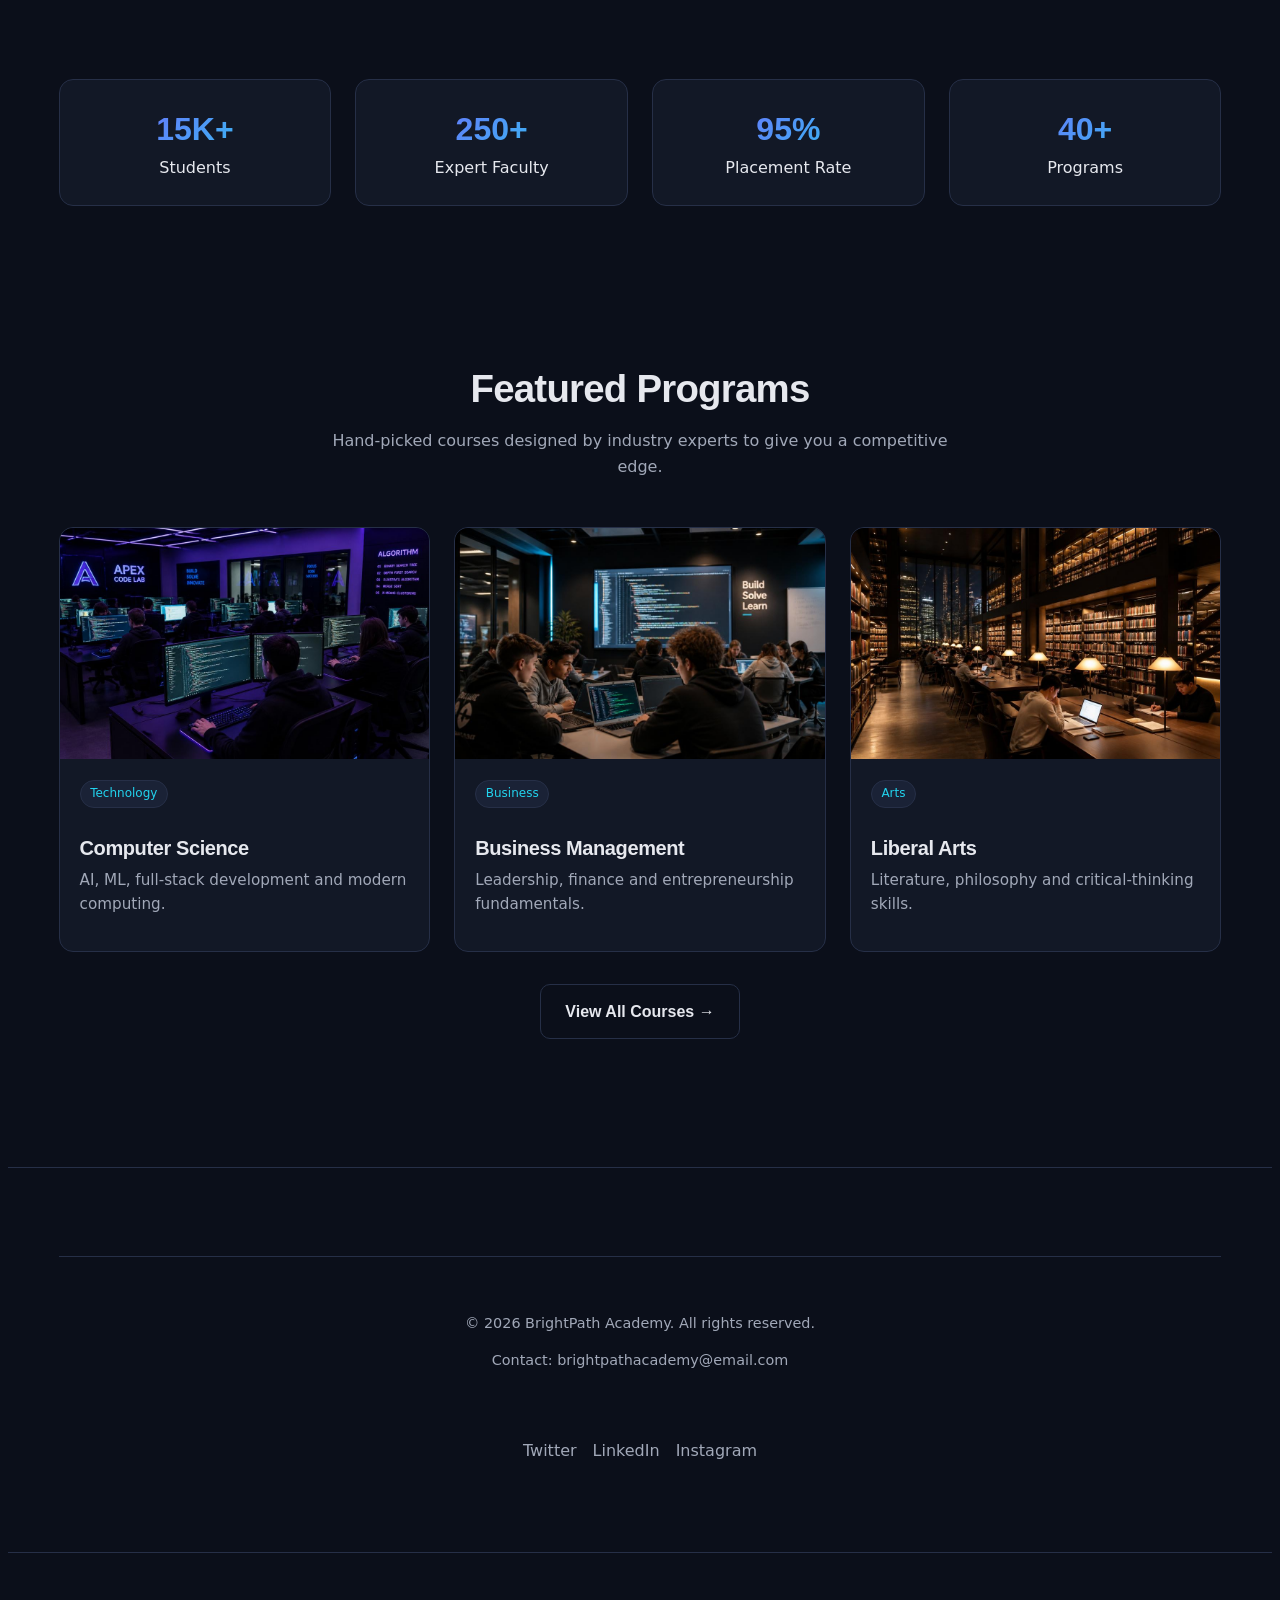
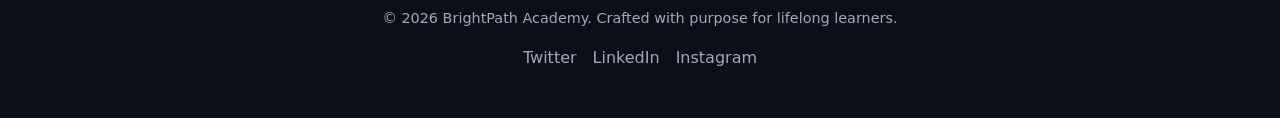
==== commit 1d10767f: "Revise meta description and canonical URL Updated meta tags for improved SEO and corrected canonical" ====
--- a/index.html
+++ b/index.html
@@ -4,16 +4,14 @@
 <meta charset="UTF-8">
 <meta name="viewport" content="width=device-width,initial-scale=1">
 <title>BrightPath Academy | Online Learning for School Students</title>
-<meta name="description" content="BrightPath Academy offers quality online courses in Science, Maths, and English for school students. Learn with simple explanations, notes, and practice tests.">  
 <meta name="description" content="BrightPath Academy offers world-class courses in science, technology, arts and humanities with expert faculty, modern campus and proven results.">
 <meta name="keywords" content="BrightPath Academy, education, online courses, school, college, learning">
-<link rel="canonical" href="https://brightpath-academy.netlify.app/">
+<link rel="canonical" href="https://brightpath-academi.netlify.app/">
 <meta property="og:title" content="BrightPath Academy — Premium Education">
 <meta property="og:description" content="World-class courses, expert faculty, modern campus.">
 <meta property="og:image" content="images/hero-campus.jpg">
 <meta property="og:type" content="website">
 <meta name="twitter:card" content="summary_large_image">
-<meta property="og:title" content="BrightPath Academy">
 <meta property="og:description" content="Learn Science, Maths & English online easily">
 <meta property="og:type" content="website">
 <meta property="og:url" content="https://brightpathacademi.netlify.app">  
@@ -42,7 +40,6 @@
   <div>
     <span class="tag">Admissions Open 2026</span>
     <h1>Shape your <span class="gradient-text">future</span> at BrightPath Academy</h1>
-    <h1>BrightPath Academy</h1>
     <h2>Learn Science, Maths & English Easily</h2>
     <p>A premium learning ecosystem combining world-class faculty, cutting-edge labs, and a vibrant campus community to prepare you for tomorrow's challenges.</p>
     <div class="hero-actions">
